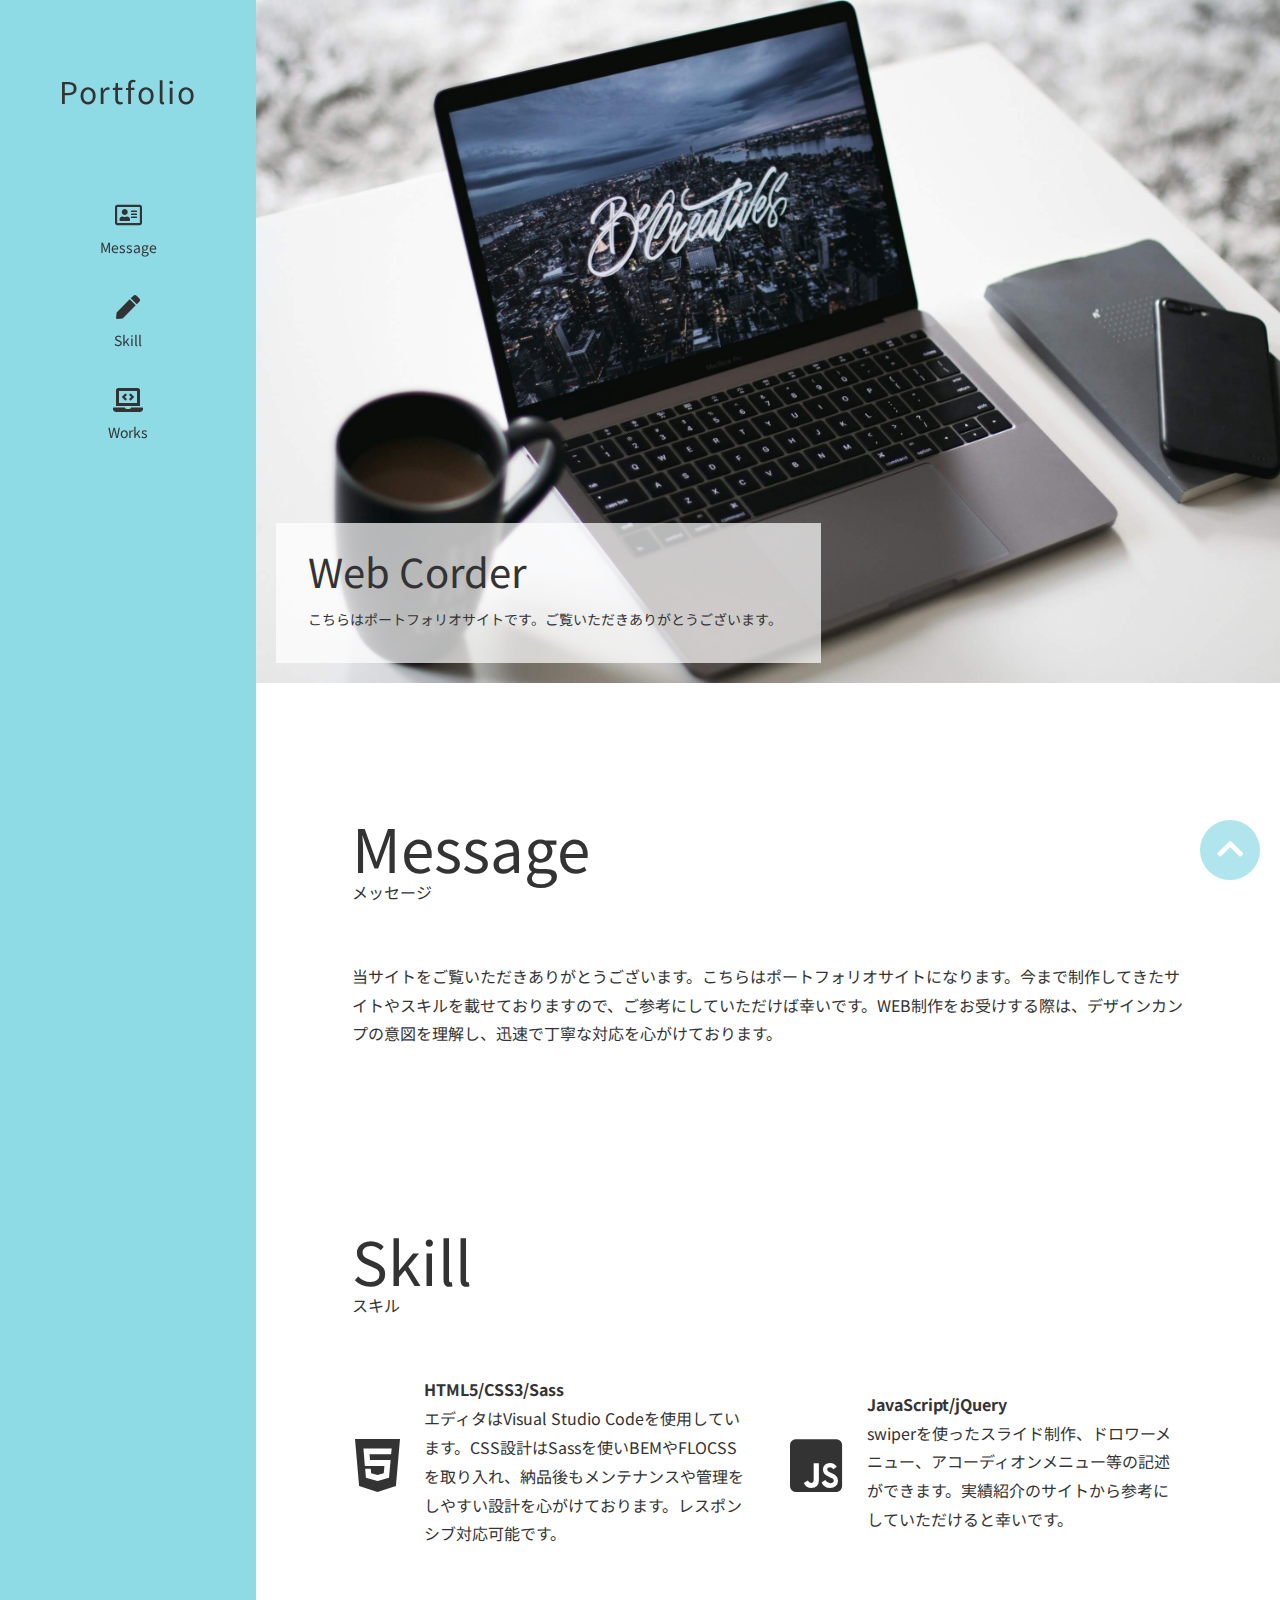
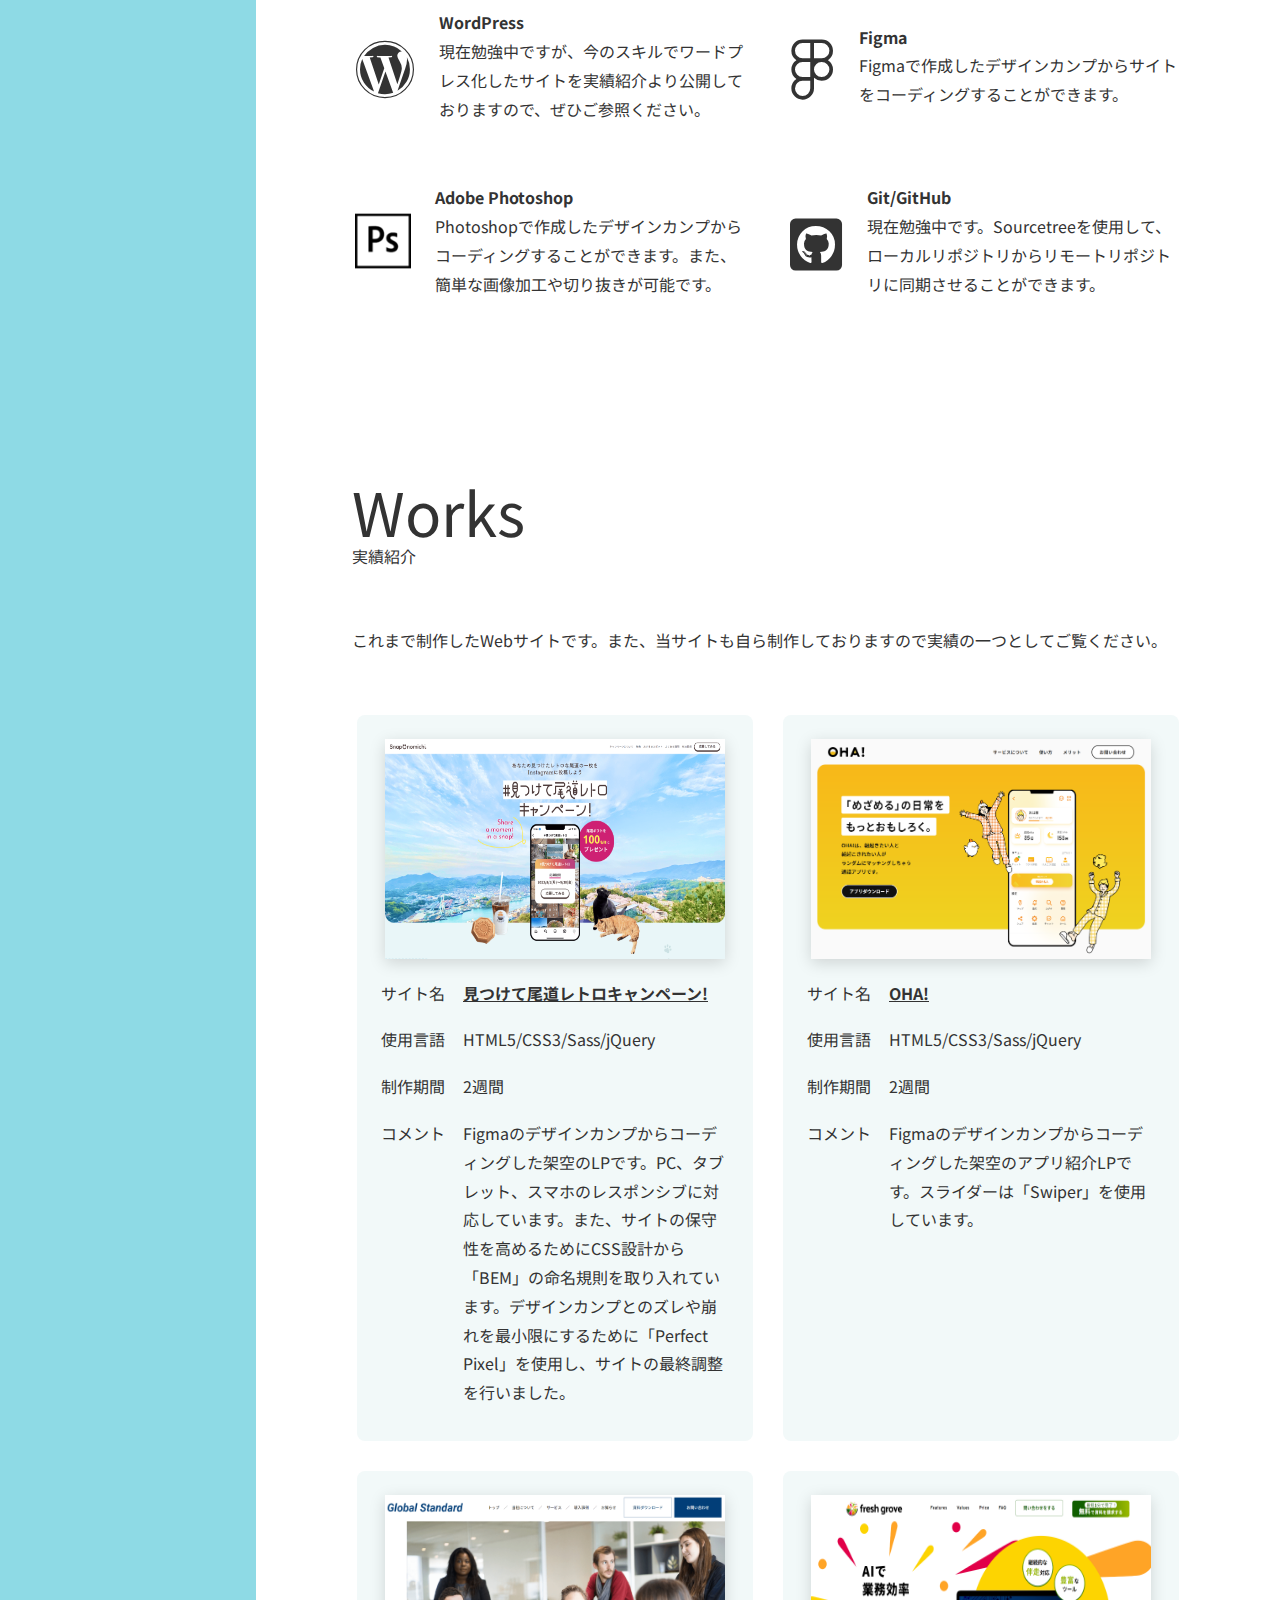
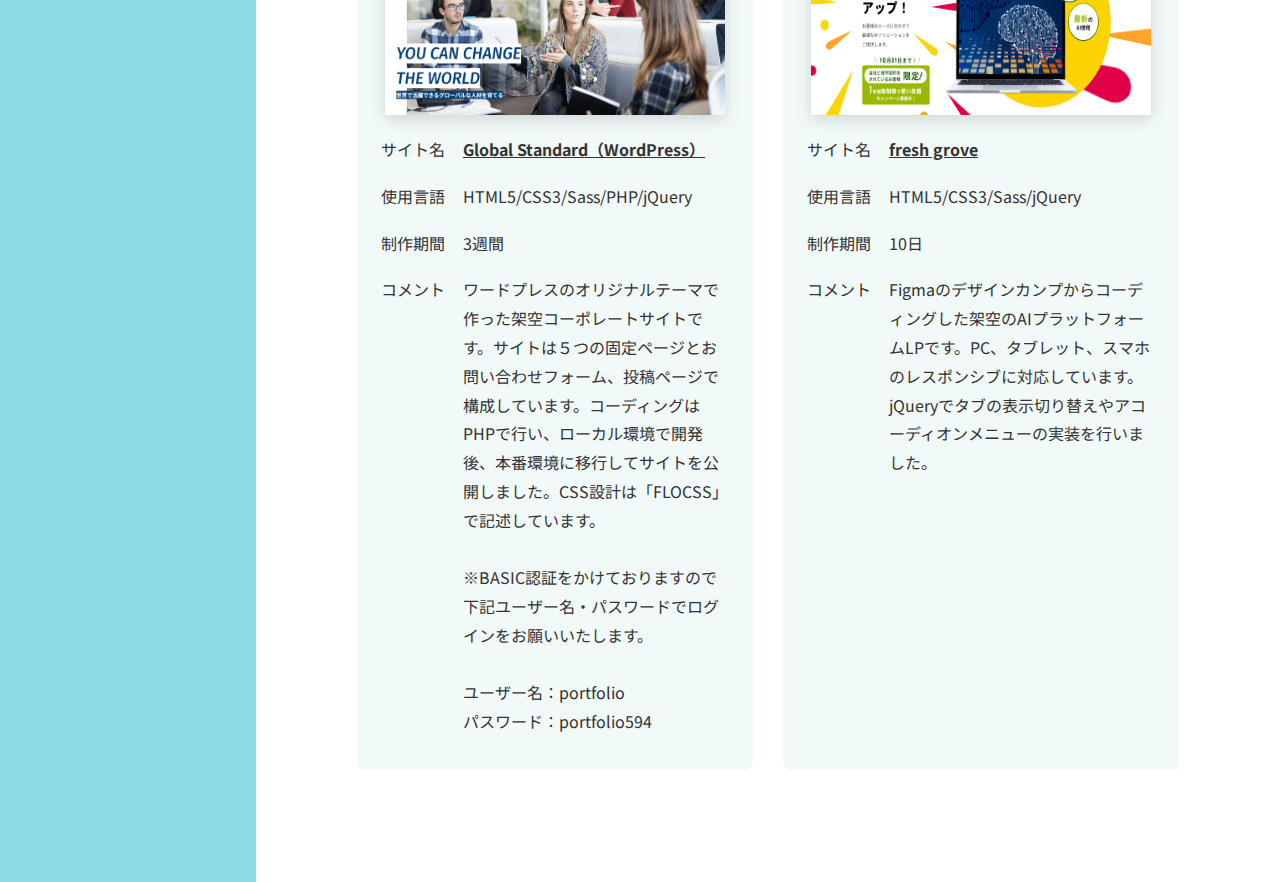
==== my-portfolio/index.html @ f841ebff "Add files via upload" ====
<!DOCTYPE html>
<html lang="ja">
<head>
  <meta charset="UTF-8">
  <meta name="viewport" content="width=device-width, initial-scale=1.0">
  <meta name="robots" content="noindex">
  <meta name="description" content="">
  <title>ポートフォリオサイト</title>
  <!-- OGP -->
  <!-- <meta property="og:url" content="ページのURL">
  <meta property="og:title" content="#見つけて尾道レトロキャンペーン!">
  <meta property="og:description" content="あなたの見つけたレトロな尾道の一枚をInstagramに投稿しよう">
  <meta property="og:type" content="website">
  <meta property="og:image" content="./img/OGP.png"> -->
  <!-- favicon -->
  <link rel="icon" href="favicon.ico" />
  <!-- Google Fonts -->
  <link rel="preconnect" href="https://fonts.googleapis.com">
  <link rel="preconnect" href="https://fonts.gstatic.com" crossorigin>
  <link href="https://fonts.googleapis.com/css2?family=Fira+Sans:ital,wght@0,100;0,200;0,300;0,400;0,500;0,600;0,700;0,800;0,900;1,100;1,200;1,300;1,400;1,500;1,600;1,700;1,800;1,900&family=Noto+Sans+JP:wght@100..900&display=swap" rel="stylesheet">
  <!-- Font Awesome -->
  <link
  rel="stylesheet"
  href="http://use.fontawesome.com/releases/v5.8.2/css/all.css"
  />
<!-- style.css -->
<link rel="stylesheet" href="./style.css">
</head>
<body>
  <!-- p-sp-header -->
  <div class="p-sp-header">
    <div class="p-sp-header__logo">
      <h1>Portfolio</h1>
    </div>
    <div id="js-drawer-icon" class="p-sp-header__button">
      <span class="p-sp-header__bar"></span>
      <span class="p-sp-header__bar"></span>
      <span class="p-sp-header__bar"></span>
    </div>
  </div>
  <div class="p-sp-nav">
    <ul class="p-sp-nav__lists">
      <li class="p-sp-nav__list">
        <a href="#about" class="p-sp-nav__link">
          <span class="p-sp-nav__icon"><i class="far fa-address-card"></i></span><br>
          <span class="p-sp-nav__text">Message</span>
        </a>
      </li>
      <li class="p-sp-nav__list">
        <a href="#skill" class="p-sp-nav__link">
          <span class="p-sp-nav__icon"><i class="fas fa-pen"></i></span><br>
          <span class="p-sp-nav__text">Skill</span>
        </a>
      </li>
      <li class="p-sp-nav__list">
        <a href="#works" class="p-sp-nav__link">
          <span class="p-sp-nav__icon"><i class="fas fa-laptop-code"></i></span><br>
          <span class="p-sp-nav__text">Works</span>
        </a>
      </li>
      <!-- <li class="p-sp-nav__list">
        <a href="#" class="p-sp-nav__link">
          <span class="p-sp-nav__icon"><i class="fab fa-twitter"></i></span><br>
          <span class="p-sp-nav__text">Twitter</span>
        </a>
      </li> -->
    </ul>
  </div>
  <!-- p-header -->
  <div class="l-wrapper">
    <div class="l-side p-header">
      <div class="p-header__container">
        <a href="" class="p-header__logo">Portfolio</a>
        <div class="p-header__nav">
          <ul class="p-header__nav-lists">
            <li class="p-header__nav-list">
              <a href="#about" class="p-header__nav-link">
                <span class="p-header__icon"><i class="far fa-address-card"></i></span>
                <span class="p-header__nav-link-text">Message</span>
              </a>
            </li>
            <li class="p-header__nav-list">
              <a href="#skill" class="p-header__nav-link">
                <span class="p-header__icon"><i class="fas fa-pen"></i></span>
                <span class="p-header__nav-link-text">Skill</span>
              </a>
            </li>
            <li class="p-header__nav-list">
              <a href="#works" class="p-header__nav-link">
                <span class="p-header__icon"><i class="fas fa-laptop-code"></i></span>
                <span class="p-header__nav-link-text">Works</span>
              </a>
            </li>
            <!-- <li class="p-header__nav-list">
              <a href="#" class="p-header__nav-link">
                <span class="p-header__icon"><i class="fab fa-twitter"></i></span>
                <span class="p-header__nav-link-text">Twitter</span>
              </a>
            </li> -->
          </ul>
        </div>
      </div>
    </div>
    <div class="l-main">
      <!-- p-fv -->
      <section class="p-fv">
        <picture class="p-fv__picture">
          <source media="(min-width: 768px)" srcset="./img/fv.jpg">
          <img src="./img/sp/fv-sp.png" alt="ファーストビュー画像">
        </picture>
        <div class="p-fv__title">
          <div class="p-fv__text">
            <p class="p-fv__main-text">Web Corder</p>
            <p class="p-fv__sub-text">こちらはポートフォリオサイトです。<br class="u-hidden-pc">ご覧いただきありがとうございます。</p>
          </div>
        </div>
      </section>
      <!-- p-about -->
      <section id="about" class="p-about">
        <div class="p-about__inner l-inner">
          <h2 class="c-heading">
            <span class="c-heading__en">Message</span><br>
            <!-- <span class="c-heading__ja">ご依頼をお考えの方へ</span> -->
            <span class="c-heading__ja">メッセージ</span>
          </h2>
          <p class="p-about__text">
            当サイトをご覧いただきありがとうございます。こちらはポートフォリオサイトになります。今まで制作してきたサイトやスキルを載せておりますので、ご参考にしていただけば幸いです。WEB制作をお受けする際は、デザインカンプの意図を理解し、迅速で丁寧な対応を心がけております。
          </p>
        </div>
      </section>
      <!-- p-skill -->
      <section id="skill" class="p-skill">
        <div class="p-skill__inner l-inner">
          <h2 class="c-heading">
            <span class="c-heading__en">Skill</span><br>
            <span class="c-heading__ja">スキル</span>
          </h2>
          <div class="p-skill__contents">
            <div class="p-skill__content">
              <div class="p-skill__icon"><i class="fab fa-html5"></i></div>
              <div class="p-skill__text-block">
                <p class="p-skill__heading">HTML5/CSS3/Sass</p>
                <p class="p-skill__text">エディタはVisual Studio Codeを使用しています。CSS設計はSassを使いBEMやFLOCSSを取り入れ、納品後もメンテナンスや管理をしやすい設計を心がけております。レスポンシブ対応可能です。
                </p>
              </div>
            </div>
            <div class="p-skill__content">
              <div class="p-skill__icon"><i class="fab fa-js-square"></i></div>
              <div class="p-skill__text-block">
                <p class="p-skill__heading">JavaScript/jQuery</p>
                <p class="p-skill__text">swiperを使ったスライド制作、ドロワーメニュー、アコーディオンメニュー等の記述ができます。実績紹介のサイトから参考にしていただけると幸いです。</p>
              </div>
            </div>
            <div class="p-skill__content">
              <div class="p-skill__icon"><i class="fab fa-wordpress"></i></div>
              <div class="p-skill__text-block">
                <p class="p-skill__heading">WordPress</p>
                <p class="p-skill__text">現在勉強中ですが、今のスキルでワードプレス化したサイトを実績紹介より公開しておりますので、ぜひご参照ください。</p>
              </div>
            </div>
            <div class="p-skill__content">
              <div class="p-skill__icon"><i class="fab fa-figma"></i></div>
              <div class="p-skill__text-block">
                <p class="p-skill__heading">Figma</p>
                <p class="p-skill__text">Figmaで作成したデザインカンプからサイトをコーディングすることができます。</p>
              </div>
            </div>
            <div class="p-skill__content">
              <div class="p-skill__img"><img src="./img/ps.png" alt="Photoshopのアイコン"></div>
              <div class="p-skill__text-block">
                <p class="p-skill__heading">Adobe Photoshop</p>
                <p class="p-skill__text">Photoshopで作成したデザインカンプからコーディングすることができます。また、簡単な画像加工や切り抜きが可能です。</p>
              </div>
            </div>
            <!-- <div class="p-skill__content">
              <div class="p-skill__img"><img src="./img/pr.png" alt="Premiereのアイコン"></div>
              <div class="p-skill__text-block">
                <p class="p-skill__heading">Adobe Premiere</p>
                <p class="p-skill__text">ここにテキストが入ります。ここにテキストが入ります。ここにテキストが入ります。ここにテキストが入ります。ここにテキストが入ります。ここにテキストが入ります。</p>
              </div>
            </div> -->
            <div class="p-skill__content">
              <div class="p-skill__icon"><i class="fab fa-github-square"></i></div>
              <div class="p-skill__text-block">
                <p class="p-skill__heading">Git/GitHub</p>
                <p class="p-skill__text">現在勉強中です。Sourcetreeを使用して、ローカルリポジトリからリモートリポジトリに同期させることができます。
                </p>
              </div>
            </div>
          </div>
        </div>
      </section>
      <!-- p-works -->
      <section id="works" class="p-works">
        <div class="p-works__inner l-inner">
          <h2 class="c-heading">
            <span class="c-heading__en">Works</span><br>
            <span class="c-heading__ja">実績紹介</span>
          </h2>
          <p class="p-works__message">
            これまで制作したWebサイトです。また、当サイトも自ら制作しておりますので実績の一つとしてご覧ください。
          </p>
          <div class="p-works__items">
            <div class="p-works__item">
              <a href="#" target="_blank" class="p-works__img"><img src="./img/site1.png" alt="実績1"></a>
              <div class="p-works__table-block">
                <table class="p-works__table">
                  <tr class="p-works__tr">
                    <th class="p-works__item-name">サイト名</th>
                    <th class="p-works__item-detail"><a href="#" target="_blank" class="p-works__link-underline">見つけて尾道レトロキャンペーン!</a></th>
                  </tr>
                  <tr class="p-works__tr">
                    <th class="p-works__item-name">使用言語</th>
                    <th class="p-works__item-detail">HTML5/CSS3/Sass/jQuery</th>
                  </tr>
                  <tr class="p-works__tr">
                    <th class="p-works__item-name">制作期間</th>
                    <th class="p-works__item-detail">2週間</th>
                  </tr>
                  <tr class="p-works__tr">
                    <th class="p-works__item-name">コメント</th>
                    <th class="p-works__item-detail">Figmaのデザインカンプからコーディングした架空のLPです。PC、タブレット、スマホのレスポンシブに対応しています。また、サイトの保守性を高めるためにCSS設計から「BEM」の命名規則を取り入れています。デザインカンプとのズレや崩れを最小限にするために「Perfect Pixel」を使用し、サイトの最終調整を行いました。</th>
                  </tr>
                </table>
              </div>
            </div>
            <div class="p-works__item">
              <a href="#" target="_blank" class="p-works__img"><img src="./img/site2.png" alt="実績2"></a>
              <div class="p-works__table-block">
                <table class="p-works__table">
                  <tr class="p-works__tr">
                    <th class="p-works__item-name">サイト名</th>
                    <th class="p-works__item-detail"><a href="#" target="_blank" class="p-works__link-underline">OHA!</a></th>
                  </tr>
                  <tr class="p-works__tr">
                    <th class="p-works__item-name">使用言語</th>
                    <th class="p-works__item-detail">HTML5/CSS3/Sass/jQuery</th>
                  </tr>
                  <tr class="p-works__tr">
                    <th class="p-works__item-name">制作期間</th>
                    <th class="p-works__item-detail">2週間</th>
                  </tr>
                  <tr class="p-works__tr">
                    <th class="p-works__item-name">コメント</th>
                    <th class="p-works__item-detail">Figmaのデザインカンプからコーディングした架空のアプリ紹介LPです。スライダーは「Swiper」を使用しています。</th>
                  </tr>
                </table>
              </div>
            </div>
            <div class="p-works__item">
              <a href="https://portfolio303.com/" target="_blank" class="p-works__img"><img src="./img/site3.png" alt="実績3"></a>
              <div class="p-works__table-block">
                <table class="p-works__table">
                  <tr class="p-works__tr">
                    <th class="p-works__item-name">サイト名</th>
                    <th class="p-works__item-detail "><a href="https://portfolio303.com/"   class="p-works__link-underline" target="_blank">Global Standard（WordPress）</a></th>
                  </tr>
                  <tr class="p-works__tr">
                    <th class="p-works__item-name">使用言語</th>
                    <th class="p-works__item-detail">HTML5/CSS3/Sass/PHP/jQuery</th>
                  </tr>
                  <tr class="p-works__tr">
                    <th class="p-works__item-name">制作期間</th>
                    <th class="p-works__item-detail">3週間</th>
                  </tr>
                  <tr class="p-works__tr">
                    <th class="p-works__item-name">コメント</th>
                    <th class="p-works__item-detail">ワードプレスのオリジナルテーマで作った架空コーポレートサイトです。サイトは５つの固定ページとお問い合わせフォーム、投稿ページで構成しています。コーディングはPHPで行い、ローカル環境で開発後、本番環境に移行してサイトを公開しました。CSS設計は「FLOCSS」で記述しています。<br><br>※BASIC認証をかけておりますので下記ユーザー名・パスワードでログインをお願いいたします。<br><br>ユーザー名：portfolio<br>パスワード：portfolio594</th>
                  </tr>
                </table>
              </div>
            </div>
            <div class="p-works__item">
              <a href="#" target="_blank" class="p-works__img"><img src="./img/site4.png" alt="実績4"></a>
              <div class="p-works__table-block">
                <table class="p-works__table">
                  <tr class="p-works__tr">
                    <th class="p-works__item-name">サイト名</th>
                    <th class="p-works__item-detail "><a href="#" target="_blank" class="p-works__link-underline">fresh grove</a></th>
                  </tr>
                  <tr class="p-works__tr">
                    <th class="p-works__item-name">使用言語</th>
                    <th class="p-works__item-detail">HTML5/CSS3/Sass/jQuery</th>
                  </tr>
                  <tr class="p-works__tr">
                    <th class="p-works__item-name">制作期間</th>
                    <th class="p-works__item-detail">10日</th>
                  </tr>
                  <tr class="p-works__tr">
                    <th class="p-works__item-name">コメント</th>
                    <th class="p-works__item-detail">Figmaのデザインカンプからコーディングした架空のAIプラットフォームLPです。PC、タブレット、スマホのレスポンシブに対応しています。jQueryでタブの表示切り替えやアコーディオンメニューの実装を行いました。</th>
                  </tr>
                </table>
              </div>
            </div>
          </div>
        </div>
      </section>
    </div>
  </div>

  <div class="c-to-top-button">
    <a href="#" class="c-to-top-button__icon"><i class="fas fa-chevron-up"></i></a>
  </div>




  <!-- jquery -->
  <script src="https://ajax.googleapis.com/ajax/libs/jquery/3.7.1/jquery.min.js"></script>
  <!-- script.js -->
  <script src="./js/script.js"></script>
</body>
</html>
---- my-portfolio/style.css ----
*,
*::before,
*::after {
  -webkit-box-sizing: border-box;
          box-sizing: border-box;
}

html,
body,
h1,
h2,
h3,
h4,
h5,
h6,
ul,
ol,
dl,
li,
dt,
dd,
p,
div,
span,
img,
a,
table,
tr,
th,
td {
  margin: 0;
  padding: 0;
  border: 0;
  font-weight: normal;
  font-size: 100%;
  vertical-align: baseline;
}

header,
footer,
nav,
section,
article,
main,
aside,
figure,
figcaption {
  display: block;
}

ol,
ul {
  list-style: none;
}

img {
  max-width: 100%;
  height: auto;
  vertical-align: middle;
}

a {
  color: inherit;
  text-decoration: none;
}

button {
  margin: 0;
  padding: 0;
  border: none;
  -webkit-box-shadow: none;
          box-shadow: none;
  background: transparent;
  cursor: pointer;
  font: inherit;
}

input,
select,
textarea {
  font: inherit;
  color: inherit;
  vertical-align: top;
}

body {
  color: #333;
  font-family: "Noto Sans JP", sans-serif;
  font-size: 16px;
  font-weight: 500;
  line-height: 1.8;
}

img {
  max-width: 100%;
  height: auto;
}

a {
  color: inherit;
}

.l-inner {
  max-width: 960px;
  margin-left: auto;
  margin-right: auto;
  padding: 48px 64px;
}
@media screen and (max-width: 767px) {
  .l-inner {
    padding-left: 10px;
    padding-right: 10px;
  }
}

.l-wrapper {
  display: -webkit-box;
  display: -ms-flexbox;
  display: flex;
}

.l-main {
  -ms-flex-preferred-size: 80%;
      flex-basis: 80%;
  padding-bottom: 64px;
  margin-left: auto;
  margin-right: auto;
}
@media screen and (max-width: 767px) {
  .l-main {
    width: 100%;
    -ms-flex-preferred-size: content;
        flex-basis: content;
  }
}

.l-side {
  -ms-flex-preferred-size: 20%;
      flex-basis: 20%;
  position: relative;
  padding: 50px 20px;
  background-color: #8edae5;
}
@media screen and (max-width: 767px) {
  .l-side {
    display: none;
  }
}

.c-heading {
  line-height: 1.2;
}

.c-heading__en {
  font-size: 60px;
}

.c-to-top-button {
  position: fixed;
  right: 20px;
  bottom: 20px;
  width: 60px;
  height: 60px;
  background-color: rgba(142, 218, 229, 0.7);
  -webkit-transition: all 0.3s;
  transition: all 0.3s;
  border-radius: 50%;
  text-align: center;
}
.c-to-top-button:hover {
  opacity: 0.7;
  cursor: pointer;
}
@media screen and (max-width: 767px) {
  .c-to-top-button {
    right: 10px;
    bottom: 10px;
  }
}

.c-to-top-button__icon {
  font-size: 30px;
  color: #fff;
}

.p-sp-header {
  position: fixed;
  z-index: 10;
  top: 0;
  left: 0;
  right: 0;
  padding: 12px 20px;
  background-color: #8edae5;
  display: -webkit-box;
  display: -ms-flexbox;
  display: flex;
  -webkit-box-pack: justify;
      -ms-flex-pack: justify;
          justify-content: space-between;
}
@media screen and (min-width: 768px) and (max-width: 1099px) {
  .p-sp-header {
    display: none;
  }
}
@media screen and (min-width: 1100px) {
  .p-sp-header {
    display: none;
  }
}

.p-sp-header__logo h1 {
  font-size: 32px;
}

.p-sp-header__button {
  margin-top: 17px;
  width: 36px;
  height: 21px;
  position: relative;
}
.p-sp-header__button.is-checked .p-sp-header__bar:nth-of-type(1) {
  -webkit-transform: rotate(30deg);
          transform: rotate(30deg);
  top: 10px;
}
.p-sp-header__button.is-checked .p-sp-header__bar:nth-of-type(2) {
  display: none;
}
.p-sp-header__button.is-checked .p-sp-header__bar:nth-of-type(3) {
  -webkit-transform: rotate(-30deg);
          transform: rotate(-30deg);
  top: 10px;
}

.p-sp-header__bar {
  position: absolute;
  top: 0;
  right: 0;
  width: 36px;
  height: 3px;
  background-color: #333;
  border-radius: 6px;
  -webkit-transition: all 0.3s;
  transition: all 0.3s;
}
.p-sp-header__bar:nth-of-type(2) {
  top: 9px;
}
.p-sp-header__bar:nth-of-type(3) {
  top: 18px;
}

.p-sp-nav {
  width: 320px;
  height: 100%;
  position: fixed;
  top: 78px;
  right: 0;
  z-index: 10;
  background-color: #8edae5;
  padding: 64px 24px 10px;
  -webkit-transform: translateX(100%);
          transform: translateX(100%);
  -webkit-transition: -webkit-transform 0.3s linear;
  transition: -webkit-transform 0.3s linear;
  transition: transform 0.3s linear;
  transition: transform 0.3s linear, -webkit-transform 0.3s linear;
}
@media screen and (min-width: 768px) and (max-width: 1099px) {
  .p-sp-nav {
    display: none;
  }
}
@media screen and (min-width: 1100px) {
  .p-sp-nav {
    display: none;
  }
}
.p-sp-nav.is-checked {
  -webkit-transform: translateX(0);
          transform: translateX(0);
}

.p-sp-nav__list {
  text-align: center;
  margin-top: 32px;
}

.p-sp-nav__link {
  line-height: 0.1em;
}

.p-sp-nav__icon {
  font-size: 32px;
}

.p-sp-nav__text {
  font-size: 16px;
}

.p-header__container {
  width: 160px;
  margin: 0 auto;
  position: sticky;
  top: 50px;
}

.p-header__logo {
  display: block;
  font-size: 30px;
  text-align: center;
  padding: 14px 0;
  letter-spacing: 0.06em;
  -webkit-transition: all 0.3s;
  transition: all 0.3s;
}
.p-header__logo:hover {
  opacity: 0.6;
}

.p-header__nav {
  margin-top: 60px;
}

.p-header__nav-lists {
  text-align: center;
}

.p-header__nav-list {
  margin-top: 24px;
}

.p-header__nav-link {
  display: block;
  -webkit-transition: all 0.3s;
  transition: all 0.3s;
}
.p-header__nav-link:hover {
  opacity: 0.6;
}

.p-header__icon {
  display: block;
  font-size: 24px;
}

.p-header__nav-link-text {
  display: block;
  font-size: 14px;
}

.p-fv {
  position: relative;
}
@media screen and (max-width: 767px) {
  .p-fv {
    margin-top: 76px;
  }
}

.p-fv__title {
  position: absolute;
  bottom: 20px;
  left: 20px;
  width: 545px;
  height: 140px;
  background-color: rgba(255, 255, 255, 0.7);
  padding: 12px 32px;
}
@media screen and (max-width: 767px) {
  .p-fv__title {
    width: 90%;
  }
}

.p-fv__text {
  color: #333;
}

.p-fv__main-text {
  font-size: 40px;
}

.p-fv__sub-text {
  font-size: 14px;
}

.p-about {
  margin-top: 80px;
  margin-bottom: 80px;
}

.p-about__text {
  margin-top: 60px;
}

.p-skill__contents {
  margin-top: 60px;
  display: -webkit-box;
  display: -ms-flexbox;
  display: flex;
  -ms-flex-wrap: wrap;
      flex-wrap: wrap;
  gap: 60px 44px;
  -webkit-box-pack: center;
      -ms-flex-pack: center;
          justify-content: center;
}
@media screen and (min-width: 768px) and (max-width: 1076px) {
  .p-skill__contents {
    -ms-flex-wrap: nowrap;
        flex-wrap: nowrap;
    -webkit-box-orient: vertical;
    -webkit-box-direction: normal;
        -ms-flex-direction: column;
            flex-direction: column;
    gap: 0;
    gap: 24px;
    -webkit-box-pack: justify;
        -ms-flex-pack: justify;
            justify-content: space-between;
  }
}
@media screen and (max-width: 767px) {
  .p-skill__contents {
    -webkit-box-pack: justify;
        -ms-flex-pack: justify;
            justify-content: space-between;
  }
}

.p-skill__content {
  display: -webkit-box;
  display: -ms-flexbox;
  display: flex;
  max-width: 47%;
  gap: 24px;
  -webkit-box-align: center;
      -ms-flex-align: center;
          align-items: center;
}
@media screen and (min-width: 768px) and (max-width: 1076px) {
  .p-skill__content {
    max-width: 100%;
  }
}
@media screen and (max-width: 767px) {
  .p-skill__content {
    max-width: 100%;
  }
}

.p-skill__icon {
  font-size: 60px;
  width: 60px;
}

.p-skill__heading {
  font-weight: bold;
}

.p-skill__img {
  width: 160px;
}
@media screen and (min-width: 768px) and (max-width: 1076px) {
  .p-skill__img {
    width: 86px;
  }
}
@media screen and (max-width: 767px) {
  .p-skill__img {
    width: 86px;
  }
}
@media screen and (min-width: 375px) and (max-width: 449px) {
  .p-skill__img {
    width: 148px;
  }
}
@media screen and (max-width: 375px) {
  .p-skill__img {
    width: 148px;
  }
}
.p-works {
  margin-top: 80px;
}

.p-works__message {
  margin-top: 60px;
}

.p-works__items {
  margin-left: auto;
  margin-right: auto;
  margin-top: 60px;
  display: -webkit-box;
  display: -ms-flexbox;
  display: flex;
  -ms-flex-wrap: wrap;
      flex-wrap: wrap;
  -webkit-box-pack: center;
      -ms-flex-pack: center;
          justify-content: center;
  -webkit-box-align: start;
      -ms-flex-align: start;
          align-items: flex-start;
  gap: 30px;
}
@media screen and (max-width: 767px) {
  .p-works__items {
    -webkit-box-orient: vertical;
    -webkit-box-direction: normal;
        -ms-flex-direction: column;
            flex-direction: column;
  }
}

.p-works__item {
  width: 396px;
  background-color: #f2f9f9;
  display: -webkit-box;
  display: -ms-flexbox;
  display: flex;
  -webkit-box-orient: vertical;
  -webkit-box-direction: normal;
      -ms-flex-direction: column;
          flex-direction: column;
  -webkit-box-pack: start;
      -ms-flex-pack: start;
          justify-content: flex-start;
  gap: 10px;
  padding: 24px 14px;
  border-radius: 8px;
}
@media screen and (max-width: 767px) {
  .p-works__item {
    width: 100%;
  }
}
.p-works__item:nth-child(2) {
  height: 726px;
}
@media screen and (max-width: 767px) {
  .p-works__item:nth-child(2) {
    height: auto;
  }
}
.p-works__item:nth-child(4) {
  height: 899px;
}
@media screen and (max-width: 767px) {
  .p-works__item:nth-child(4) {
    height: auto;
  }
}

.p-works__img {
  display: block;
  width: 100%;
  -webkit-transition: all 0.3s;
  transition: all 0.3s;
  text-align: center;
}
.p-works__img img {
  width: 340px;
  height: 220px;
  -webkit-box-shadow: 0 4px 15px 0 rgba(0, 0, 0, 0.15);
          box-shadow: 0 4px 15px 0 rgba(0, 0, 0, 0.15);
}
.p-works__img:hover {
  opacity: 0.7;
}

.p-works__table-block {
  width: 100%;
}

.p-works__table {
  width: 100%;
}

.p-works__item-name {
  white-space: nowrap;
  padding: 8px;
}

.p-works__item-detail {
  text-align: left;
  padding: 8px;
}
@media screen and (max-width: 767px) {
  .p-works__item-detail {
    font-size: 14px;
  }
}

.p-works__link-underline {
  text-decoration-line: underline;
  font-weight: bold;
  -webkit-transition: all 0.3s;
  transition: all 0.3s;
}
.p-works__link-underline:hover {
  opacity: 0.7;
}

@media screen and (min-width: 1100px) {
  .u-hidden-pc {
    display: none;
  }
}

@media screen and (max-width: 767px) {
  .u-hidden-sp {
    display: none;
  }
}

@media screen and (min-width: 768px) and (max-width: 1099px) {
  .u-hidden-tab {
    display: none;
  }
}
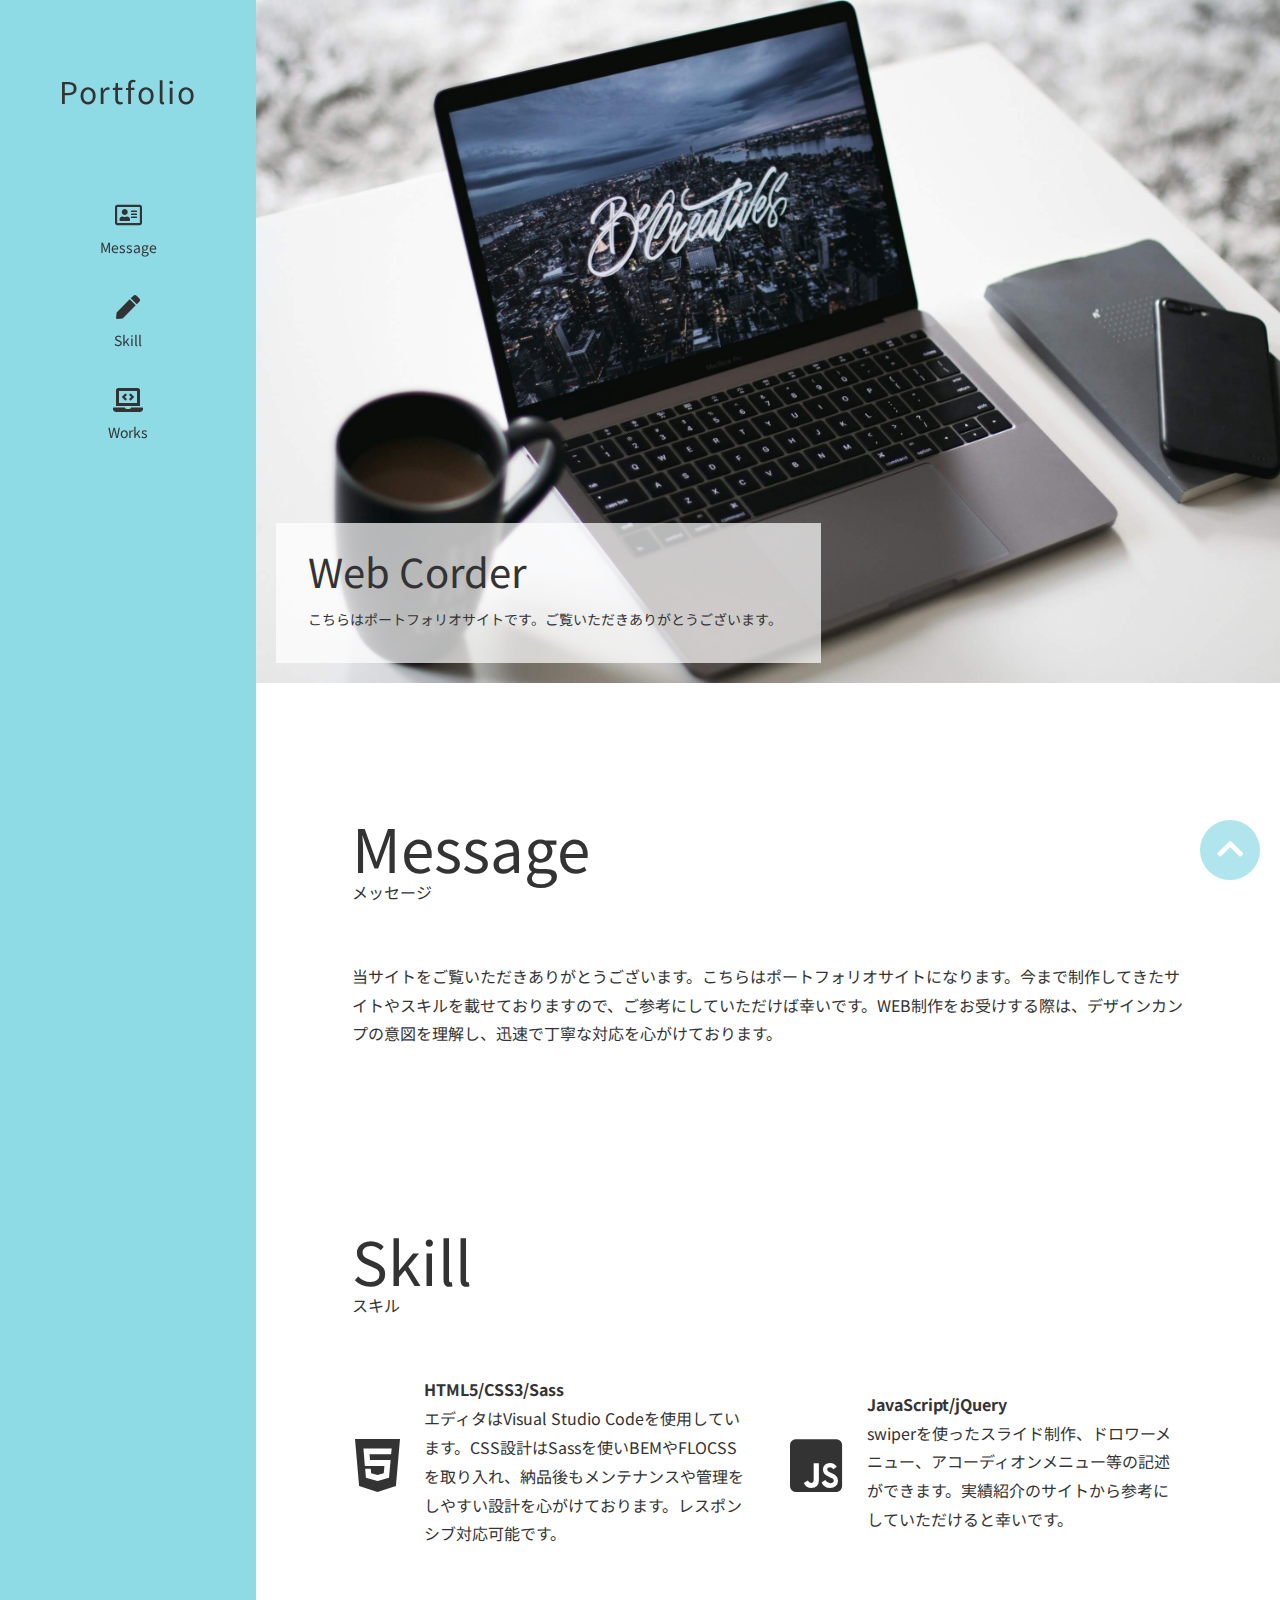
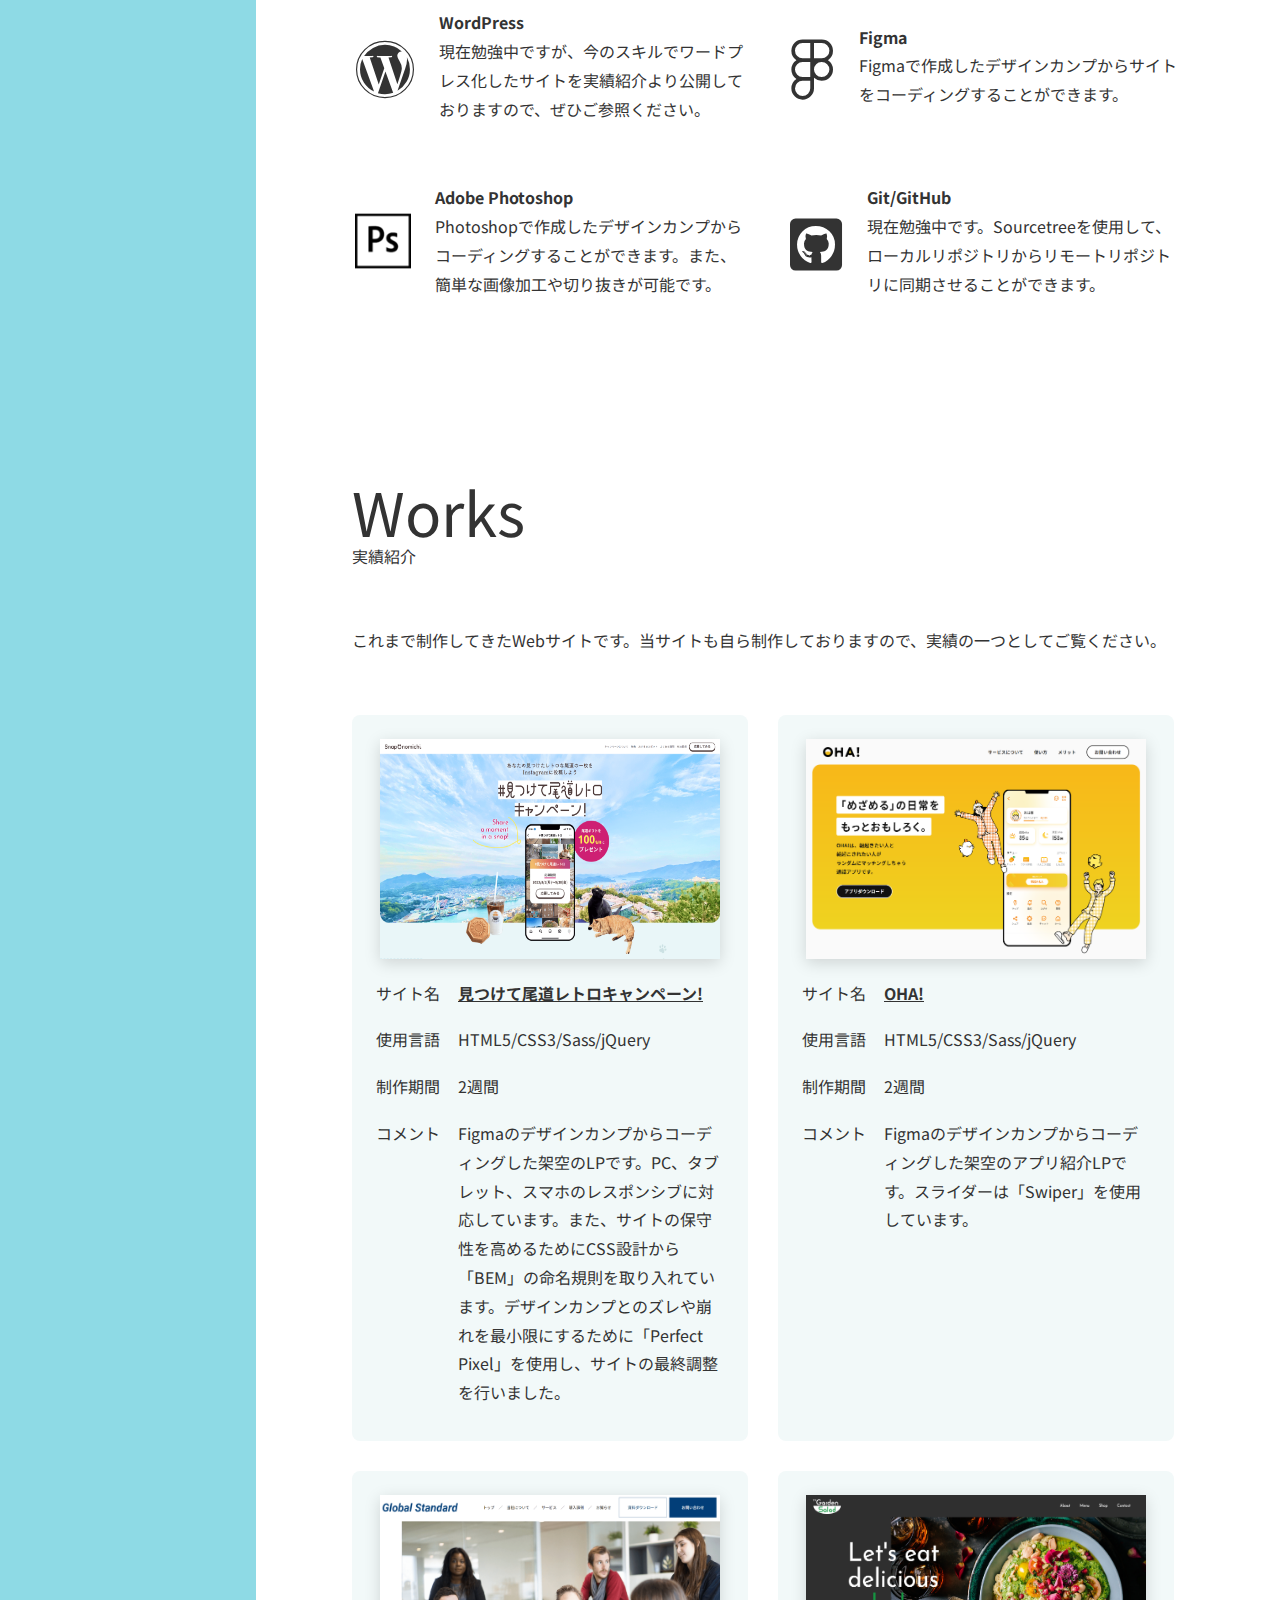
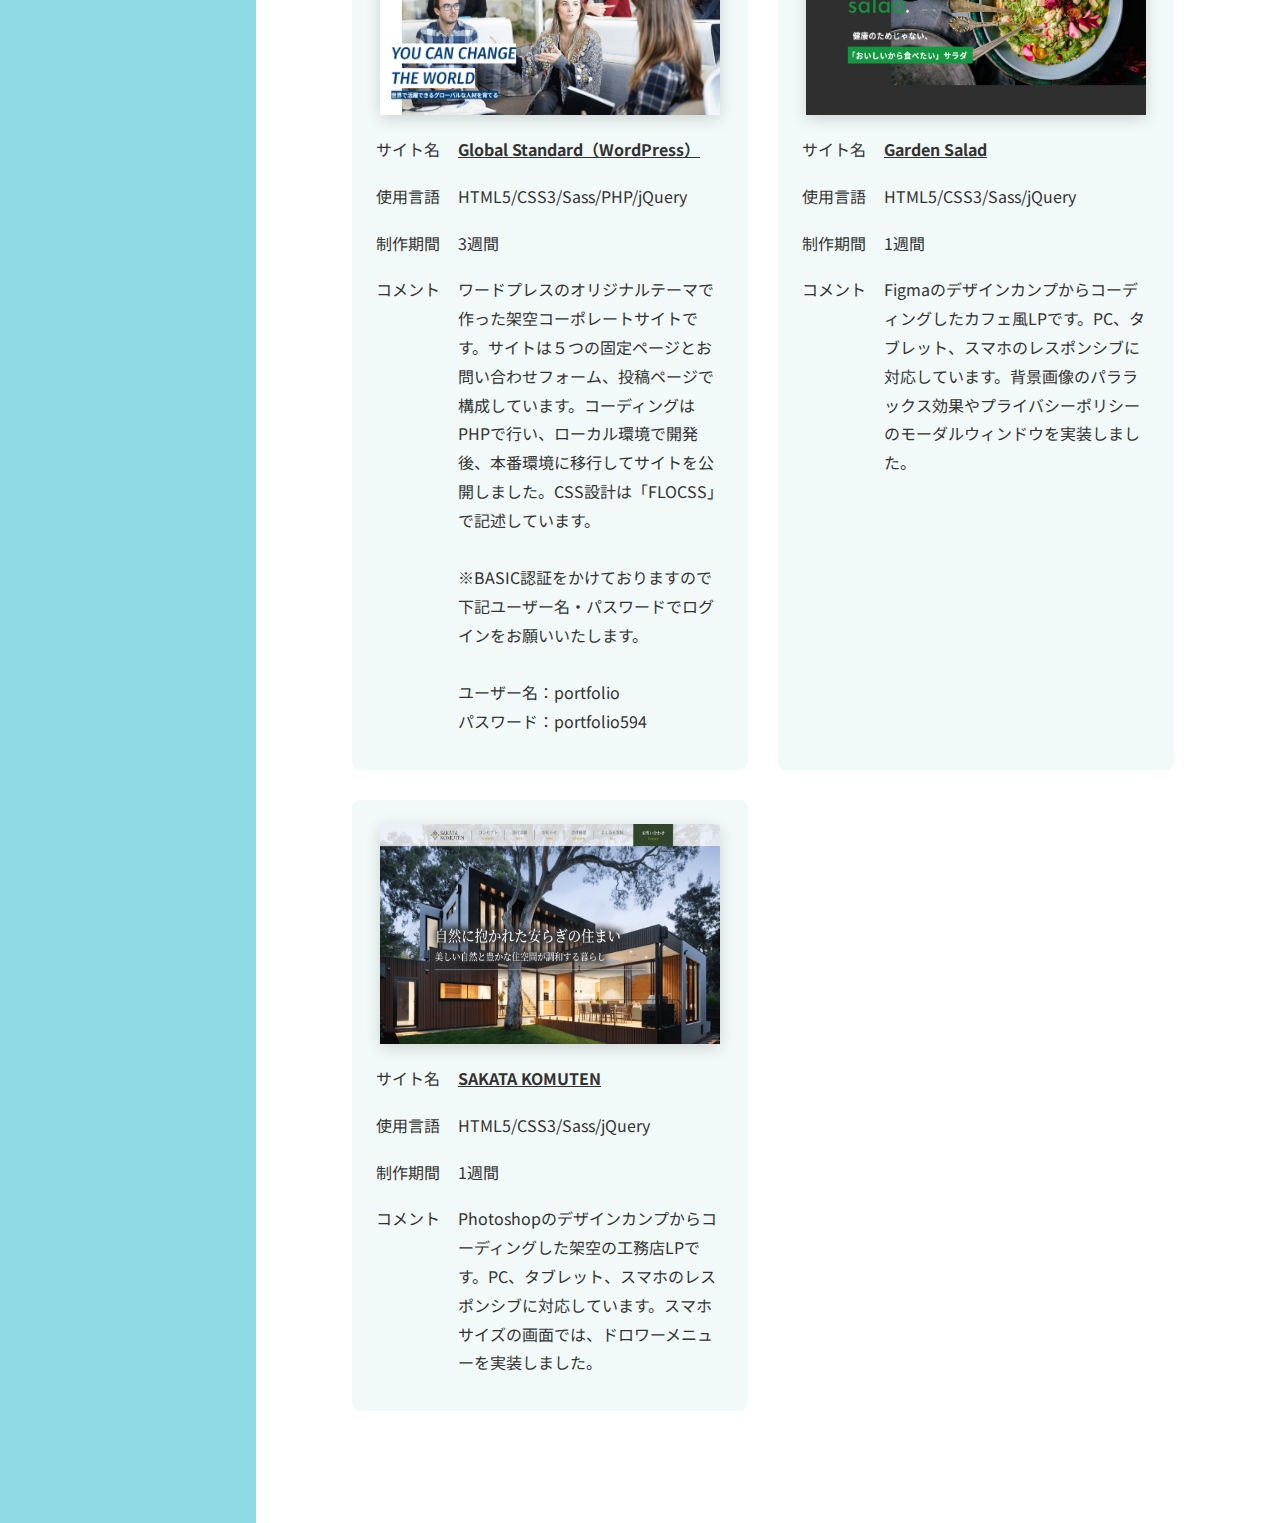
==== commit ac7de396: "Add files via upload" ====
--- a/my-portfolio/index.html
+++ b/my-portfolio/index.html
@@ -19,10 +19,11 @@
   <link rel="preconnect" href="https://fonts.gstatic.com" crossorigin>
   <link href="https://fonts.googleapis.com/css2?family=Fira+Sans:ital,wght@0,100;0,200;0,300;0,400;0,500;0,600;0,700;0,800;0,900;1,100;1,200;1,300;1,400;1,500;1,600;1,700;1,800;1,900&family=Noto+Sans+JP:wght@100..900&display=swap" rel="stylesheet">
   <!-- Font Awesome -->
-  <link
+  <!-- <link
   rel="stylesheet"
   href="http://use.fontawesome.com/releases/v5.8.2/css/all.css"
-  />
+  /> -->
+  <link rel ="stylesheet" href="https://cdnjs.cloudflare.com/ajax/libs/font-awesome/5.15.4/css/all.min.css">
 <!-- style.css -->
 <link rel="stylesheet" href="./style.css">
 </head>
@@ -198,16 +199,16 @@
             <span class="c-heading__ja">実績紹介</span>
           </h2>
           <p class="p-works__message">
-            これまで制作したWebサイトです。また、当サイトも自ら制作しておりますので実績の一つとしてご覧ください。
+            これまで制作してきたWebサイトです。当サイトも自ら制作しておりますので、実績の一つとしてご覧ください。
           </p>
           <div class="p-works__items">
             <div class="p-works__item">
-              <a href="#" target="_blank" class="p-works__img"><img src="./img/site1.png" alt="実績1"></a>
-              <div class="p-works__table-block">
-                <table class="p-works__table">
-                  <tr class="p-works__tr">
-                    <th class="p-works__item-name">サイト名</th>
-                    <th class="p-works__item-detail"><a href="#" target="_blank" class="p-works__link-underline">見つけて尾道レトロキャンペーン!</a></th>
+              <a href="https://portfolio975.github.io/snap-onomichi/" target="_blank" class="p-works__img"><img src="./img/site1.png" alt="実績1"></a>
+              <div class="p-works__table-block">
+                <table class="p-works__table">
+                  <tr class="p-works__tr">
+                    <th class="p-works__item-name">サイト名</th>
+                    <th class="p-works__item-detail"><a href="https://portfolio975.github.io/snap-onomichi/" target="_blank" class="p-works__link-underline">見つけて尾道レトロキャンペーン!</a></th>
                   </tr>
                   <tr class="p-works__tr">
                     <th class="p-works__item-name">使用言語</th>
@@ -225,12 +226,12 @@
               </div>
             </div>
             <div class="p-works__item">
-              <a href="#" target="_blank" class="p-works__img"><img src="./img/site2.png" alt="実績2"></a>
-              <div class="p-works__table-block">
-                <table class="p-works__table">
-                  <tr class="p-works__tr">
-                    <th class="p-works__item-name">サイト名</th>
-                    <th class="p-works__item-detail"><a href="#" target="_blank" class="p-works__link-underline">OHA!</a></th>
+              <a href="https://portfolio975.github.io/oha/" target="_blank" class="p-works__img"><img src="./img/site2.png" alt="実績2"></a>
+              <div class="p-works__table-block">
+                <table class="p-works__table">
+                  <tr class="p-works__tr">
+                    <th class="p-works__item-name">サイト名</th>
+                    <th class="p-works__item-detail"><a href="https://portfolio975.github.io/oha/" target="_blank" class="p-works__link-underline">OHA!</a></th>
                   </tr>
                   <tr class="p-works__tr">
                     <th class="p-works__item-name">使用言語</th>
@@ -271,12 +272,12 @@
               </div>
             </div>
             <div class="p-works__item">
-              <a href="#" target="_blank" class="p-works__img"><img src="./img/site4.png" alt="実績4"></a>
-              <div class="p-works__table-block">
-                <table class="p-works__table">
-                  <tr class="p-works__tr">
-                    <th class="p-works__item-name">サイト名</th>
-                    <th class="p-works__item-detail "><a href="#" target="_blank" class="p-works__link-underline">fresh grove</a></th>
+              <a href="https://portfolio975.github.io/garden-salad/" target="_blank" class="p-works__img"><img src="./img/site5.png" alt="実績5"></a>
+              <div class="p-works__table-block">
+                <table class="p-works__table">
+                  <tr class="p-works__tr">
+                    <th class="p-works__item-name">サイト名</th>
+                    <th class="p-works__item-detail "><a href="https://portfolio975.github.io/garden-salad/" target="_blank" class="p-works__link-underline">Garden Salad</a></th>
                   </tr>
                   <tr class="p-works__tr">
                     <th class="p-works__item-name">使用言語</th>
@@ -284,11 +285,34 @@
                   </tr>
                   <tr class="p-works__tr">
                     <th class="p-works__item-name">制作期間</th>
-                    <th class="p-works__item-detail">10日</th>
-                  </tr>
-                  <tr class="p-works__tr">
-                    <th class="p-works__item-name">コメント</th>
-                    <th class="p-works__item-detail">Figmaのデザインカンプからコーディングした架空のAIプラットフォームLPです。PC、タブレット、スマホのレスポンシブに対応しています。jQueryでタブの表示切り替えやアコーディオンメニューの実装を行いました。</th>
+                    <th class="p-works__item-detail">1週間</th>
+                  </tr>
+                  <tr class="p-works__tr">
+                    <th class="p-works__item-name">コメント</th>
+                    <th class="p-works__item-detail">Figmaのデザインカンプからコーディングしたカフェ風LPです。PC、タブレット、スマホのレスポンシブに対応しています。背景画像のパララックス効果やプライバシーポリシーのモーダルウィンドウを実装しました。</th>
+                  </tr>
+                </table>
+              </div>
+            </div>
+            <div class="p-works__item">
+              <a href="https://portfolio975.github.io/sakata-komuten/" target="_blank" class="p-works__img"><img src="./img/site6.png" alt="実績6"></a>
+              <div class="p-works__table-block">
+                <table class="p-works__table">
+                  <tr class="p-works__tr">
+                    <th class="p-works__item-name">サイト名</th>
+                    <th class="p-works__item-detail "><a href="https://portfolio975.github.io/sakata-komuten/" target="_blank" class="p-works__link-underline">SAKATA KOMUTEN</a></th>
+                  </tr>
+                  <tr class="p-works__tr">
+                    <th class="p-works__item-name">使用言語</th>
+                    <th class="p-works__item-detail">HTML5/CSS3/Sass/jQuery</th>
+                  </tr>
+                  <tr class="p-works__tr">
+                    <th class="p-works__item-name">制作期間</th>
+                    <th class="p-works__item-detail">1週間</th>
+                  </tr>
+                  <tr class="p-works__tr">
+                    <th class="p-works__item-name">コメント</th>
+                    <th class="p-works__item-detail">Photoshopのデザインカンプからコーディングした架空の工務店LPです。PC、タブレット、スマホのレスポンシブに対応しています。スマホサイズの画面では、ドロワーメニューを実装しました。</th>
                   </tr>
                 </table>
               </div>
--- a/my-portfolio/style.css
+++ b/my-portfolio/style.css
@@ -500,9 +500,9 @@
   display: flex;
   -ms-flex-wrap: wrap;
       flex-wrap: wrap;
-  -webkit-box-pack: center;
-      -ms-flex-pack: center;
-          justify-content: center;
+  -webkit-box-pack: start;
+      -ms-flex-pack: start;
+          justify-content: flex-start;
   -webkit-box-align: start;
       -ms-flex-align: start;
           align-items: flex-start;
